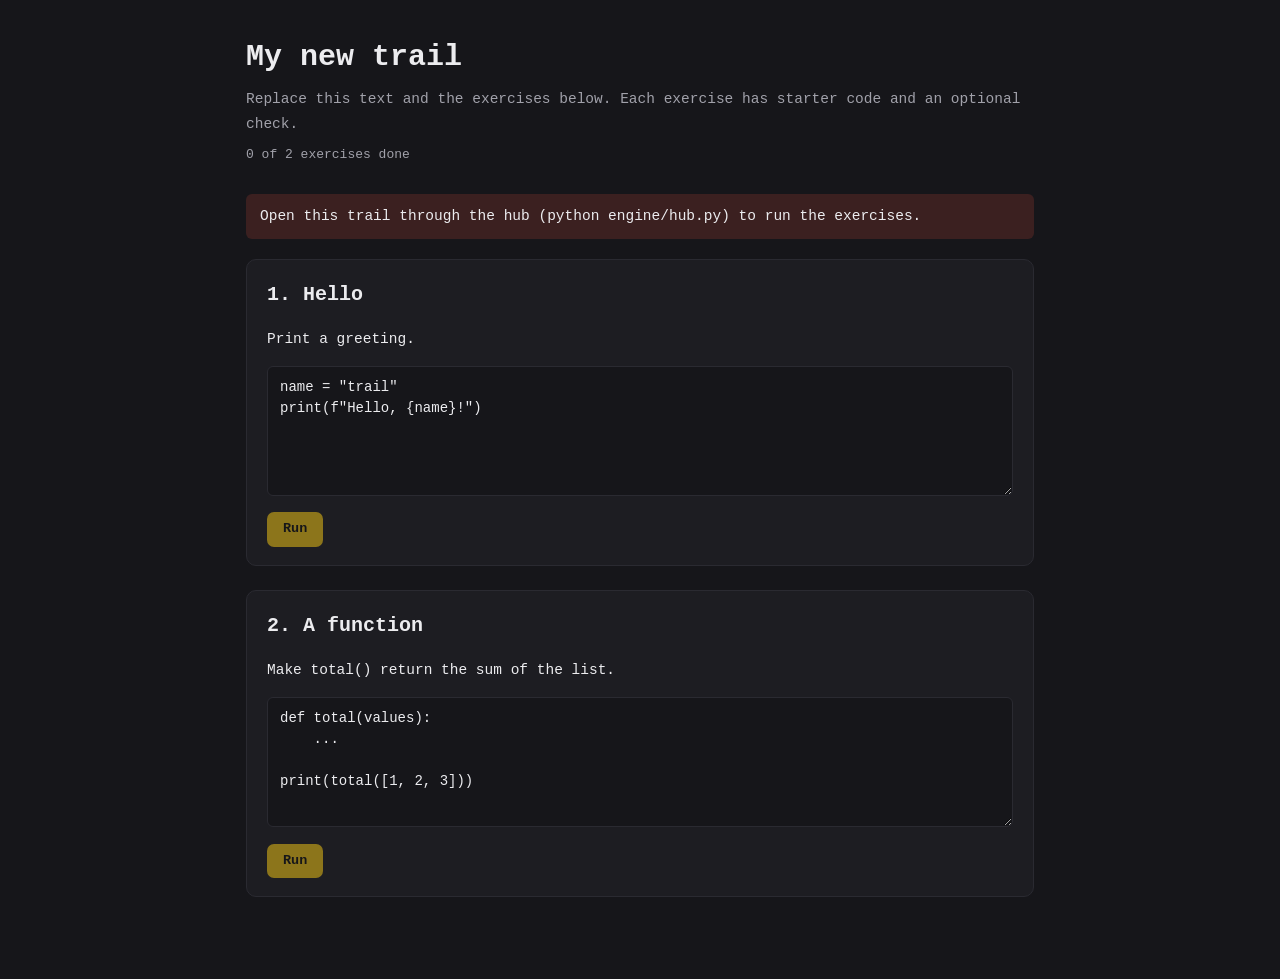
==== trails/_template/index.html @ 5574de2d "Initial Commit of this project - converted from previous git" ====
<!doctype html>
<html lang="en">
<head>
<meta charset="utf-8">
<meta name="viewport" content="width=device-width, initial-scale=1">
<title>My new trail</title>
<!--
  Trail template. Copy this folder with:   python tools/new_trail.py <id> --title "..."
  The rules every trail page follows (details in docs/ADDING_A_TRAIL.md):
    1. Call the engine with RELATIVE urls ("api/executar", never "/api/executar").
    2. Send the header  X-Lab-Token: window.LAB_TOKEN  on every API call.
    3. Report progress with  window.TRAIL.progress(done, total).
    4. Use the shared theme tokens (--th-*) from /hub/theme.css, and read window.TRAIL.lang ('en'|'es'|'pt').
    5. Keep your own localStorage keys prefixed with the trail id.
  The hub injects /hub/theme.css, window.LAB_TOKEN, window.TRAIL and the top-bar script (theme picker,
  EN | ES | PT toggle, trail switcher) at the end of the head element.
-->
<style>
:root {
  /* aliases for the shared theme tokens (dark, light and dracula live in /hub/theme.css) */
  --bg: var(--th-main, #16161a); --bg-2: var(--th-surface, #1d1d22); --line: var(--th-line, #2a2a31); --ink: var(--th-ink, #ececef);
  --ink-2: var(--th-ink-2, #a1a1aa); --accent: var(--th-accent, #facc15); --on-accent: var(--th-on-accent, #111);
  --ok: var(--th-ok, #4ade80); --ok-bg: var(--th-ok-bg, #1f3322); --err: var(--th-err, #f87171); --err-bg: var(--th-err-bg, #3b2020);
  --mono: var(--th-mono, ui-monospace, 'SF Mono', Menlo, Consolas, monospace);
}
* { box-sizing: border-box; }
body { margin: 0; background: var(--bg); color: var(--ink); font-family: var(--mono); font-size: 14.5px; line-height: 1.7; }
main { max-width: 820px; margin: 0 auto; padding: 24px 16px 60px; }
h1 { font-size: 30px; margin: 8px 0 4px; }
.lead { color: var(--ink-2); margin: 0 0 8px; }
.progress { font-size: 13px; color: var(--ink-2); margin-bottom: 28px; }
.exercise { background: var(--bg-2); border: 1px solid var(--line); border-radius: 10px; padding: 18px 20px; margin: 0 0 24px; }
.exercise h2 { font-size: 20px; margin: 0 0 6px; }
.exercise.done h2::after { content: " ✓"; color: var(--ok); }
textarea { width: 100%; min-height: 130px; font: 14px/1.5 var(--mono); color: var(--ink); background: var(--bg);
  border: 1px solid var(--line); border-radius: 6px; padding: 10px 12px; resize: vertical; tab-size: 4; }
button { font: inherit; font-size: 13.5px; font-weight: 700; background: var(--accent); color: var(--on-accent); border: 0; border-radius: 7px; padding: 6px 16px; cursor: pointer; margin-top: 8px; }
button:disabled { opacity: .5; cursor: default; }
.out { margin-top: 12px; font: 13.5px/1.5 var(--mono); white-space: pre-wrap; background: var(--bg); border: 1px solid var(--line);
  border-radius: 6px; padding: 10px 12px; overflow-x: auto; }
.out:empty { display: none; }
.out.ok { border-color: var(--ok); }
.out.err { border-color: var(--err); background: var(--err-bg); }
.out table { border-collapse: collapse; font-size: 13px; }
.out th, .out td { border: 1px solid var(--line); padding: 3px 10px; text-align: left; }
.offline { background: var(--err-bg); border-radius: 6px; padding: 10px 14px; margin-bottom: 20px; }
</style>
</head>
<body>
<main>
  <h1 id="title">My new trail</h1>
  <p class="lead">Replace this text and the exercises below. Each exercise has starter code and an optional check.</p>
  <div class="progress" id="progress"></div>
  <div id="exercises"></div>
</main>

<script>
(function () {
  'use strict';
  var TRAIL = window.TRAIL || {};
  var ENGINE = TRAIL.engine || 'python';
  var STORE = (TRAIL.id || 'template') + '-progress-v1';      // rule 5: prefix your keys with the trail id
  // rule 4: UI text in the language picked in the top bar (TRAIL.t falls back to English)
  var UI = {
    progress: { en: '{d} of {t} exercises done', es: '{d} de {t} ejercicios hechos', pt: '{d} de {t} exercícios feitos' },
    run: { en: 'Run', es: 'Ejecutar', pt: 'Executar' },
    running: { en: 'Running…', es: 'Ejecutando…', pt: 'Executando…' },
    noEngine: { en: 'The engine did not answer: ', es: 'El motor no respondió: ', pt: 'O motor não respondeu: ' },
    openHub: { en: 'Open this trail through the hub (python engine/hub.py) to run the exercises.',
               es: 'Abre esta ruta a través del hub (python engine/hub.py) para ejecutar los ejercicios.',
               pt: 'Abra esta trilha pelo hub (python engine/hub.py) para executar os exercícios.' }
  };
  function t(key, vars) {
    var s = TRAIL.t ? TRAIL.t(UI[key]) : UI[key].en;
    return s.replace(/\{(\w+)\}/g, function (_, k) { return vars[k]; });
  }

  // ---- Exercises: edit these. "check" is optional.
  //  python engine:   check is Python code run after the learner's code; use assert.
  //  postgres engine: check is a reference query; the result must match it.
  var PYTHON_EXERCISES = [
    { id: 'hello', title: '1. Hello', text: 'Print a greeting.',
      code: 'name = "trail"\nprint(f"Hello, {name}!")', check: '' },
    { id: 'total', title: '2. A function', text: 'Make total() return the sum of the list.',
      code: 'def total(values):\n    ...\n\nprint(total([1, 2, 3]))',
      check: 'assert total([1, 2, 3]) == 6, "total([1, 2, 3]) should be 6"' }
  ];
  var SQL_EXERCISES = [
    { id: 'all-notes', title: '1. Read a table', text: 'List every note.',
      code: 'SELECT * FROM __SCHEMA__.notes ORDER BY id;', check: '' },
    { id: 'long-notes', title: '2. Filter', text: 'Return the topics that took more than 30 minutes.',
      code: 'SELECT topic\nFROM __SCHEMA__.notes\nWHERE ...;',
      check: 'SELECT topic FROM __SCHEMA__.notes WHERE minutes > 30;' }
  ];
  var EXERCISES = ENGINE === 'postgres' ? SQL_EXERCISES : PYTHON_EXERCISES;

  // ---- progress (rule 3)
  var state = { done: {} };
  try { state = JSON.parse(localStorage.getItem(STORE)) || state; } catch (e) {}
  function updateProgress() {
    var done = EXERCISES.filter(function (x) { return state.done[x.id]; }).length;
    document.getElementById('progress').textContent = t('progress', { d: done, t: EXERCISES.length });
    if (TRAIL.progress) TRAIL.progress(done, EXERCISES.length);
  }
  function markDone(id) {
    state.done[id] = true;
    try { localStorage.setItem(STORE, JSON.stringify(state)); } catch (e) {}
    updateProgress();
  }

  // ---- engine calls (rules 1 and 2)
  function api(action, body) {
    return fetch('api/' + action, body ? {
      method: 'POST', headers: { 'Content-Type': 'application/json', 'X-Lab-Token': window.LAB_TOKEN },
      body: JSON.stringify(body)
    } : { headers: { 'X-Lab-Token': window.LAB_TOKEN } }).then(function (r) { return r.json(); });
  }
  function run(ex, code) {
    if (ENGINE === 'postgres') return api('executar', { sql: code, esperado: ex.check || undefined });
    return api('executar', { codigo: code, verificacao: ex.check || undefined });
  }

  // ---- rendering results
  function esc(s) { return String(s == null ? 'NULL' : s).replace(/[&<>]/g, function (c) { return { '&': '&amp;', '<': '&lt;', '>': '&gt;' }[c]; }); }
  function showPython(res, out) {
    out.innerHTML = (res.saida || []).map(function (p) { return esc(p[1]); }).join('') +
      (res.status === 'falhou' ? '\n✗ ' + esc(res.assercao || 'check failed') : '');
    return res.status === 'ok';
  }
  function showSql(res, out) {
    if (!res.ok) { out.textContent = (res.erro && res.erro.mensagem) || 'error'; return false; }
    var tables = (res.resultados || []).filter(function (r) { return r.colunas; });
    var t = tables[tables.length - 1];
    out.innerHTML = t ? '<table><tr>' + t.colunas.map(function (c) { return '<th>' + esc(c) + '</th>'; }).join('') + '</tr>' +
      t.linhas.map(function (row) { return '<tr>' + row.map(function (v) { return '<td>' + esc(v) + '</td>'; }).join('') + '</tr>'; }).join('') +
      '</table>' : 'OK';
    if (res.verificacao && !res.verificacao.ok) { out.innerHTML += '\n✗ ' + esc(res.verificacao.motivo); return false; }
    return true;
  }

  var box = document.getElementById('exercises');
  if (!window.LAB_TOKEN && ENGINE !== 'none') {
    box.insertAdjacentHTML('beforebegin', '<p class="offline">' + t('openHub') + '</p>');
  }
  EXERCISES.forEach(function (ex) {
    var el = document.createElement('section');
    el.className = 'exercise' + (state.done[ex.id] ? ' done' : '');
    el.id = 'ex-' + ex.id;
    el.innerHTML = '<h2>' + esc(ex.title) + '</h2><p>' + esc(ex.text) + '</p>' +
      '<textarea spellcheck="false" aria-label="Code for ' + esc(ex.title) + '"></textarea>' +
      '<button type="button">' + t('run') + '</button><div class="out" aria-live="polite"></div>';
    var area = el.querySelector('textarea'), btn = el.querySelector('button'), out = el.querySelector('.out');
    area.value = ex.code;
    btn.disabled = !window.LAB_TOKEN;
    if (ENGINE === 'none') { btn.hidden = true; area.readOnly = true; }   // reading-only trail: nothing to run
    btn.addEventListener('click', function () {
      btn.disabled = true;
      out.className = 'out'; out.textContent = t('running');
      run(ex, area.value).then(function (res) {
        var ok = ENGINE === 'postgres' ? showSql(res, out) : showPython(res, out);
        out.className = 'out ' + (ok ? 'ok' : 'err');
        if (ok) { el.classList.add('done'); markDone(ex.id); }
      }).catch(function (e) {
        out.className = 'out err'; out.textContent = t('noEngine') + e.message;
      }).then(function () { btn.disabled = false; });
    });
    box.appendChild(el);
  });
  var title = (TRAIL.titles && TRAIL.titles[TRAIL.lang]) || TRAIL.title;
  if (title) { document.getElementById('title').textContent = title; document.title = title; }
  updateProgress();
})();
</script>
</body>
</html>
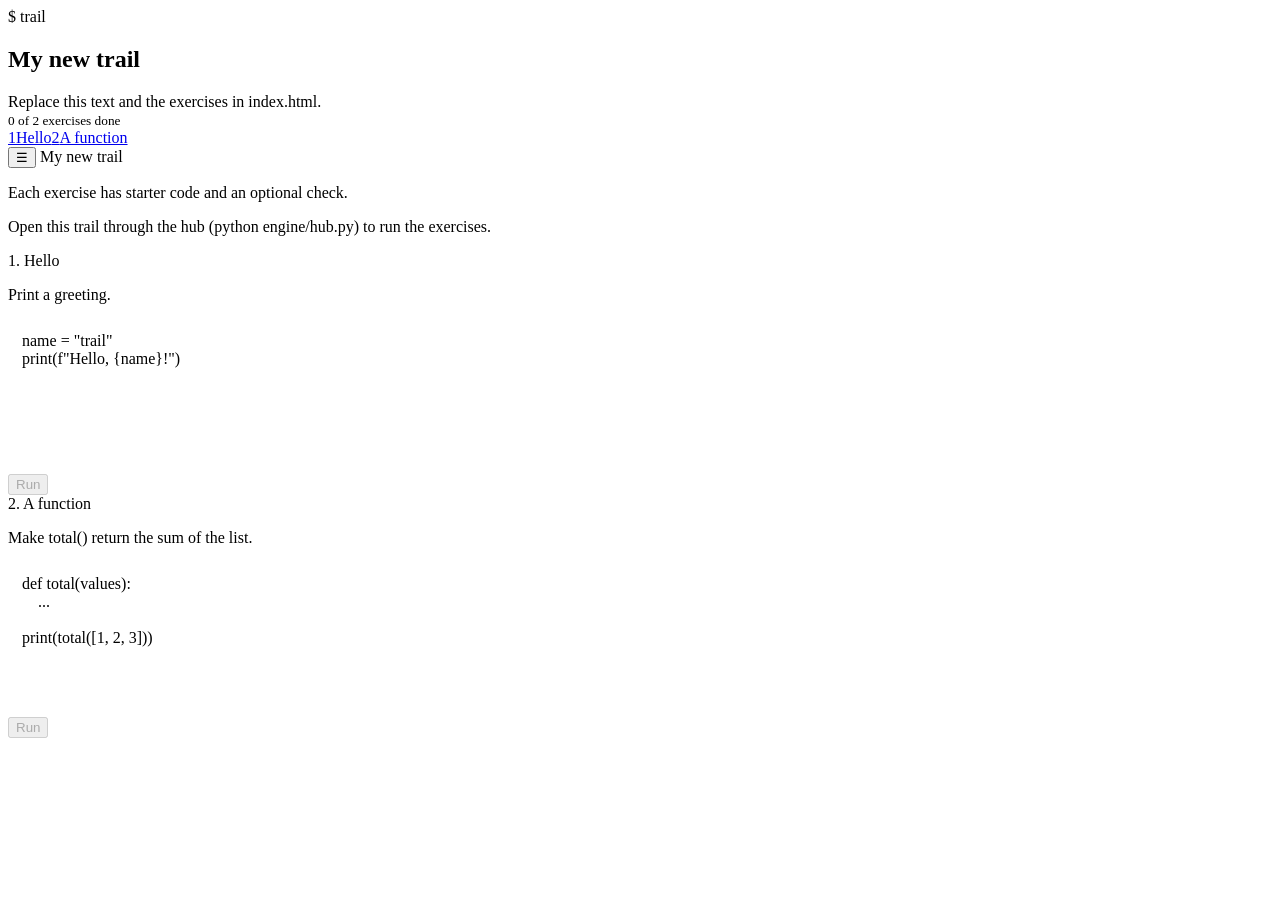
==== commit 4f7a67e6: "Adding Phases 2 and 3 for the new trails" ====
--- a/trails/_template/index.html
+++ b/trails/_template/index.html
@@ -1,5 +1,5 @@
 <!doctype html>
-<html lang="en">
+<html lang="en" class="tl">
 <head>
 <meta charset="utf-8">
 <meta name="viewport" content="width=device-width, initial-scale=1">
@@ -7,52 +7,87 @@
 <!--
   Trail template. Copy this folder with:   python tools/new_trail.py <id> --title "..."
   The rules every trail page follows (details in docs/ADDING_A_TRAIL.md):
-    1. Call the engine with RELATIVE urls ("api/executar", never "/api/executar").
+    1. Call the engine with RELATIVE urls ("api/run", never "/api/run").
     2. Send the header  X-Lab-Token: window.LAB_TOKEN  on every API call.
     3. Report progress with  window.TRAIL.progress(done, total).
-    4. Use the shared theme tokens (--th-*) from /hub/theme.css, and read window.TRAIL.lang ('en'|'es'|'pt').
+    4. Build on the shared kit: class "tl" on <html> gives the layout, prose and components of
+       /hub/trail-base.css; colours are the --th-* tokens of /hub/theme.css. Read window.TRAIL.lang ('en'|'es'|'pt').
     5. Keep your own localStorage keys prefixed with the trail id.
-  The hub injects /hub/theme.css, window.LAB_TOKEN, window.TRAIL and the top-bar script (theme picker,
-  EN | ES | PT toggle, trail switcher) at the end of the head element.
+  The hub injects /hub/theme.css, /hub/trail-base.css, window.LAB_TOKEN, window.TRAIL and the top-bar
+  script (theme picker, EN | ES | PT toggle, trail switcher) at the end of the head element.
 -->
 <style>
-:root {
-  /* aliases for the shared theme tokens (dark, light and dracula live in /hub/theme.css) */
-  --bg: var(--th-main, #16161a); --bg-2: var(--th-surface, #1d1d22); --line: var(--th-line, #2a2a31); --ink: var(--th-ink, #ececef);
-  --ink-2: var(--th-ink-2, #a1a1aa); --accent: var(--th-accent, #facc15); --on-accent: var(--th-on-accent, #111);
-  --ok: var(--th-ok, #4ade80); --ok-bg: var(--th-ok-bg, #1f3322); --err: var(--th-err, #f87171); --err-bg: var(--th-err-bg, #3b2020);
-  --mono: var(--th-mono, ui-monospace, 'SF Mono', Menlo, Consolas, monospace);
-}
-* { box-sizing: border-box; }
-body { margin: 0; background: var(--bg); color: var(--ink); font-family: var(--mono); font-size: 14.5px; line-height: 1.7; }
-main { max-width: 820px; margin: 0 auto; padding: 24px 16px 60px; }
-h1 { font-size: 30px; margin: 8px 0 4px; }
-.lead { color: var(--ink-2); margin: 0 0 8px; }
-.progress { font-size: 13px; color: var(--ink-2); margin-bottom: 28px; }
-.exercise { background: var(--bg-2); border: 1px solid var(--line); border-radius: 10px; padding: 18px 20px; margin: 0 0 24px; }
-.exercise h2 { font-size: 20px; margin: 0 0 6px; }
-.exercise.done h2::after { content: " ✓"; color: var(--ok); }
-textarea { width: 100%; min-height: 130px; font: 14px/1.5 var(--mono); color: var(--ink); background: var(--bg);
-  border: 1px solid var(--line); border-radius: 6px; padding: 10px 12px; resize: vertical; tab-size: 4; }
-button { font: inherit; font-size: 13.5px; font-weight: 700; background: var(--accent); color: var(--on-accent); border: 0; border-radius: 7px; padding: 6px 16px; cursor: pointer; margin-top: 8px; }
-button:disabled { opacity: .5; cursor: default; }
-.out { margin-top: 12px; font: 13.5px/1.5 var(--mono); white-space: pre-wrap; background: var(--bg); border: 1px solid var(--line);
-  border-radius: 6px; padding: 10px 12px; overflow-x: auto; }
-.out:empty { display: none; }
-.out.ok { border-color: var(--ok); }
-.out.err { border-color: var(--err); background: var(--err-bg); }
-.out table { border-collapse: collapse; font-size: 13px; }
-.out th, .out td { border: 1px solid var(--line); padding: 3px 10px; text-align: left; }
-.offline { background: var(--err-bg); border-radius: 6px; padding: 10px 14px; margin-bottom: 20px; }
+/* Layout (sidebar | reading area), prose, nav, progress, exercise boxes (.ex), buttons (.btn) and
+  check results (.result) come from /hub/trail-base.css. This block only adds what the template
+  needs on top: a plain code box and the output area. It is not in a CSS layer, so it wins over the kit. */
+.ex .code {
+  display: block;
+  width: 100%;
+  min-height: 130px;
+  font: 13px/21px var(--th-mono);
+  color: var(--th-ink);
+  background: var(--th-code);
+  border: 1px solid var(--th-line);
+  border-radius: 8px;
+  padding: 12px 14px;
+  resize: vertical;
+  tab-size: 4;
+}
+.ex .code:focus {
+  border-color: var(--th-accent);
+  outline: none;
+}
+.ex .title .ck {
+  color: var(--th-ok);
+}
+.out {
+  margin: 10px 0 0;
+  font: 13px/1.6 var(--th-mono);
+  white-space: pre-wrap;
+  background: var(--th-code);
+  border: 1px solid var(--th-line);
+  border-radius: 8px;
+  padding: 10px 12px;
+  overflow-x: auto;
+}
+.out:empty {
+  display: none;
+}
+.out table {
+  width: auto;
+  font-size: 12.5px;
+}
+.out th,
+.out td {
+  padding: 4px 10px;
+}
 </style>
 </head>
 <body>
-<main>
-  <h1 id="title">My new trail</h1>
-  <p class="lead">Replace this text and the exercises below. Each exercise has starter code and an optional check.</p>
-  <div class="progress" id="progress"></div>
-  <div id="exercises"></div>
-</main>
+<div class="app">
+  <aside id="side">
+    <div class="side-head">
+      <div class="eyebrow"><span class="cmd">$ trail</span></div>
+      <h1 id="title">My new trail</h1>
+      <div class="sub">Replace this text and the exercises in index.html.</div>
+    </div>
+    <div class="progress">
+      <div class="bar"><div id="bar"></div></div>
+      <small id="progress"></small>
+    </div>
+    <nav id="nav" aria-label="Exercises"></nav>
+  </aside>
+  <main>
+    <div class="mobile-top">
+      <button type="button" id="menu" aria-label="Menu" aria-controls="side">☰</button>
+      <span id="mobile-title"></span>
+    </div>
+    <div class="content">
+      <p class="summary">Each exercise has starter code and an optional check.</p>
+      <div id="exercises"></div>
+    </div>
+  </main>
+</div>
 
 <script>
 (function () {
@@ -65,6 +100,8 @@
     progress: { en: '{d} of {t} exercises done', es: '{d} de {t} ejercicios hechos', pt: '{d} de {t} exercícios feitos' },
     run: { en: 'Run', es: 'Ejecutar', pt: 'Executar' },
     running: { en: 'Running…', es: 'Ejecutando…', pt: 'Executando…' },
+    passed: { en: '✓ Done', es: '✓ Hecho', pt: '✓ Feito' },
+    failed: { en: 'The code ended with an error.', es: 'El código terminó con un error.', pt: 'O código terminou com um erro.' },
     noEngine: { en: 'The engine did not answer: ', es: 'El motor no respondió: ', pt: 'O motor não respondeu: ' },
     openHub: { en: 'Open this trail through the hub (python engine/hub.py) to run the exercises.',
                es: 'Abre esta ruta a través del hub (python engine/hub.py) para ejecutar los ejercicios.',
@@ -100,6 +137,10 @@
   function updateProgress() {
     var done = EXERCISES.filter(function (x) { return state.done[x.id]; }).length;
     document.getElementById('progress').textContent = t('progress', { d: done, t: EXERCISES.length });
+    document.getElementById('bar').style.width = (100 * done / EXERCISES.length) + '%';
+    EXERCISES.forEach(function (x) {
+      document.querySelectorAll('[data-ck="' + x.id + '"]').forEach(function (ck) { ck.textContent = state.done[x.id] ? ' ✓' : ''; });
+    });
     if (TRAIL.progress) TRAIL.progress(done, EXERCISES.length);
   }
   function markDone(id) {
@@ -116,58 +157,74 @@
     } : { headers: { 'X-Lab-Token': window.LAB_TOKEN } }).then(function (r) { return r.json(); });
   }
   function run(ex, code) {
-    if (ENGINE === 'postgres') return api('executar', { sql: code, esperado: ex.check || undefined });
-    return api('executar', { codigo: code, verificacao: ex.check || undefined });
-  }
-
-  // ---- rendering results
-  function esc(s) { return String(s == null ? 'NULL' : s).replace(/[&<>]/g, function (c) { return { '&': '&amp;', '<': '&lt;', '>': '&gt;' }[c]; }); }
-  function showPython(res, out) {
-    out.innerHTML = (res.saida || []).map(function (p) { return esc(p[1]); }).join('') +
-      (res.status === 'falhou' ? '\n✗ ' + esc(res.assercao || 'check failed') : '');
-    return res.status === 'ok';
-  }
-  function showSql(res, out) {
-    if (!res.ok) { out.textContent = (res.erro && res.erro.mensagem) || 'error'; return false; }
-    var tables = (res.resultados || []).filter(function (r) { return r.colunas; });
-    var t = tables[tables.length - 1];
-    out.innerHTML = t ? '<table><tr>' + t.colunas.map(function (c) { return '<th>' + esc(c) + '</th>'; }).join('') + '</tr>' +
-      t.linhas.map(function (row) { return '<tr>' + row.map(function (v) { return '<td>' + esc(v) + '</td>'; }).join('') + '</tr>'; }).join('') +
-      '</table>' : 'OK';
-    if (res.verificacao && !res.verificacao.ok) { out.innerHTML += '\n✗ ' + esc(res.verificacao.motivo); return false; }
-    return true;
-  }
-
+    if (ENGINE === 'postgres') return api('run', { sql: code, expected: ex.check || undefined });
+    return api('run', { code: code, check: ex.check || undefined });
+  }
+
+  // ---- rendering results: each returns { ok, output (HTML), message (when not ok) }
+  function esc(s) { return String(s == null ? 'NULL' : s).replace(/[&<>"]/g, function (c) { return { '&': '&amp;', '<': '&lt;', '>': '&gt;', '"': '&quot;' }[c]; }); }
+  function showPython(res) {
+    var output = (res.output || []).map(function (p) { return esc(p[1]); }).join('');
+    if (res.status === 'ok') return { ok: true, output: output };
+    return { ok: false, output: output, message: res.status === 'failed' ? (res.assertion || 'check failed') : t('failed') };
+  }
+  function showSql(res) {
+    if (!res.ok) return { ok: false, output: '', message: (res.error && res.error.message) || 'error' };
+    var tables = (res.results || []).filter(function (r) { return r.columns; });
+    var last = tables[tables.length - 1];
+    var output = last ? '<table><thead><tr>' + last.columns.map(function (c) { return '<th>' + esc(c) + '</th>'; }).join('') + '</tr></thead><tbody>' +
+      last.rows.map(function (row) { return '<tr>' + row.map(function (v) { return '<td>' + esc(v) + '</td>'; }).join('') + '</tr>'; }).join('') +
+      '</tbody></table>' : 'OK';
+    if (res.check && !res.check.ok) return { ok: false, output: output, message: res.check.reason };
+    return { ok: true, output: output };
+  }
+
+  // ---- page
+  var side = document.getElementById('side');
   var box = document.getElementById('exercises');
+  var nav = document.getElementById('nav');
   if (!window.LAB_TOKEN && ENGINE !== 'none') {
-    box.insertAdjacentHTML('beforebegin', '<p class="offline">' + t('openHub') + '</p>');
-  }
-  EXERCISES.forEach(function (ex) {
+    box.insertAdjacentHTML('beforebegin', '<p class="msg">' + t('openHub') + '</p>');
+  }
+  EXERCISES.forEach(function (ex, i) {
+    nav.insertAdjacentHTML('beforeend', '<a href="#ex-' + esc(ex.id) + '"><span class="n">' + (i + 1) + '</span>' +
+      '<span class="t">' + esc(ex.title.replace(/^\d+\.\s*/, '')) + '</span><span class="ck" data-ck="' + esc(ex.id) + '"></span></a>');
     var el = document.createElement('section');
-    el.className = 'exercise' + (state.done[ex.id] ? ' done' : '');
+    el.className = 'ex';
     el.id = 'ex-' + ex.id;
-    el.innerHTML = '<h2>' + esc(ex.title) + '</h2><p>' + esc(ex.text) + '</p>' +
-      '<textarea spellcheck="false" aria-label="Code for ' + esc(ex.title) + '"></textarea>' +
-      '<button type="button">' + t('run') + '</button><div class="out" aria-live="polite"></div>';
-    var area = el.querySelector('textarea'), btn = el.querySelector('button'), out = el.querySelector('.out');
+    el.innerHTML = '<div class="title">' + esc(ex.title) + '<span class="ck" data-ck="' + esc(ex.id) + '"></span></div>' +
+      '<p class="prompt">' + esc(ex.text) + '</p>' +
+      '<textarea class="code" spellcheck="false" aria-label="Code for ' + esc(ex.title) + '"></textarea>' +
+      '<div class="actions"><button type="button" class="btn prim">' + t('run') + '</button></div>' +
+      '<div class="result" aria-live="polite"></div><pre class="out"></pre>';
+    var area = el.querySelector('textarea'), btn = el.querySelector('button');
+    var result = el.querySelector('.result'), out = el.querySelector('.out');
     area.value = ex.code;
     btn.disabled = !window.LAB_TOKEN;
     if (ENGINE === 'none') { btn.hidden = true; area.readOnly = true; }   // reading-only trail: nothing to run
     btn.addEventListener('click', function () {
       btn.disabled = true;
-      out.className = 'out'; out.textContent = t('running');
+      result.className = 'result vis'; result.textContent = t('running'); out.innerHTML = '';
       run(ex, area.value).then(function (res) {
-        var ok = ENGINE === 'postgres' ? showSql(res, out) : showPython(res, out);
-        out.className = 'out ' + (ok ? 'ok' : 'err');
-        if (ok) { el.classList.add('done'); markDone(ex.id); }
+        var shown = ENGINE === 'postgres' ? showSql(res) : showPython(res);
+        out.innerHTML = shown.output;
+        result.className = 'result vis ' + (shown.ok ? 'ok' : 'fail');
+        result.textContent = shown.ok ? t('passed') : '✗ ' + shown.message;
+        if (shown.ok) markDone(ex.id);
       }).catch(function (e) {
-        out.className = 'out err'; out.textContent = t('noEngine') + e.message;
+        result.className = 'result vis fail'; result.textContent = t('noEngine') + e.message;
       }).then(function () { btn.disabled = false; });
     });
     box.appendChild(el);
   });
+
+  // ---- narrow screens: the menu button opens the sidebar, a link closes it
+  document.getElementById('menu').addEventListener('click', function () { side.classList.toggle('open'); });
+  nav.addEventListener('click', function () { side.classList.remove('open'); });
+
   var title = (TRAIL.titles && TRAIL.titles[TRAIL.lang]) || TRAIL.title;
   if (title) { document.getElementById('title').textContent = title; document.title = title; }
+  document.getElementById('mobile-title').textContent = document.getElementById('title').textContent;
   updateProgress();
 })();
 </script>
